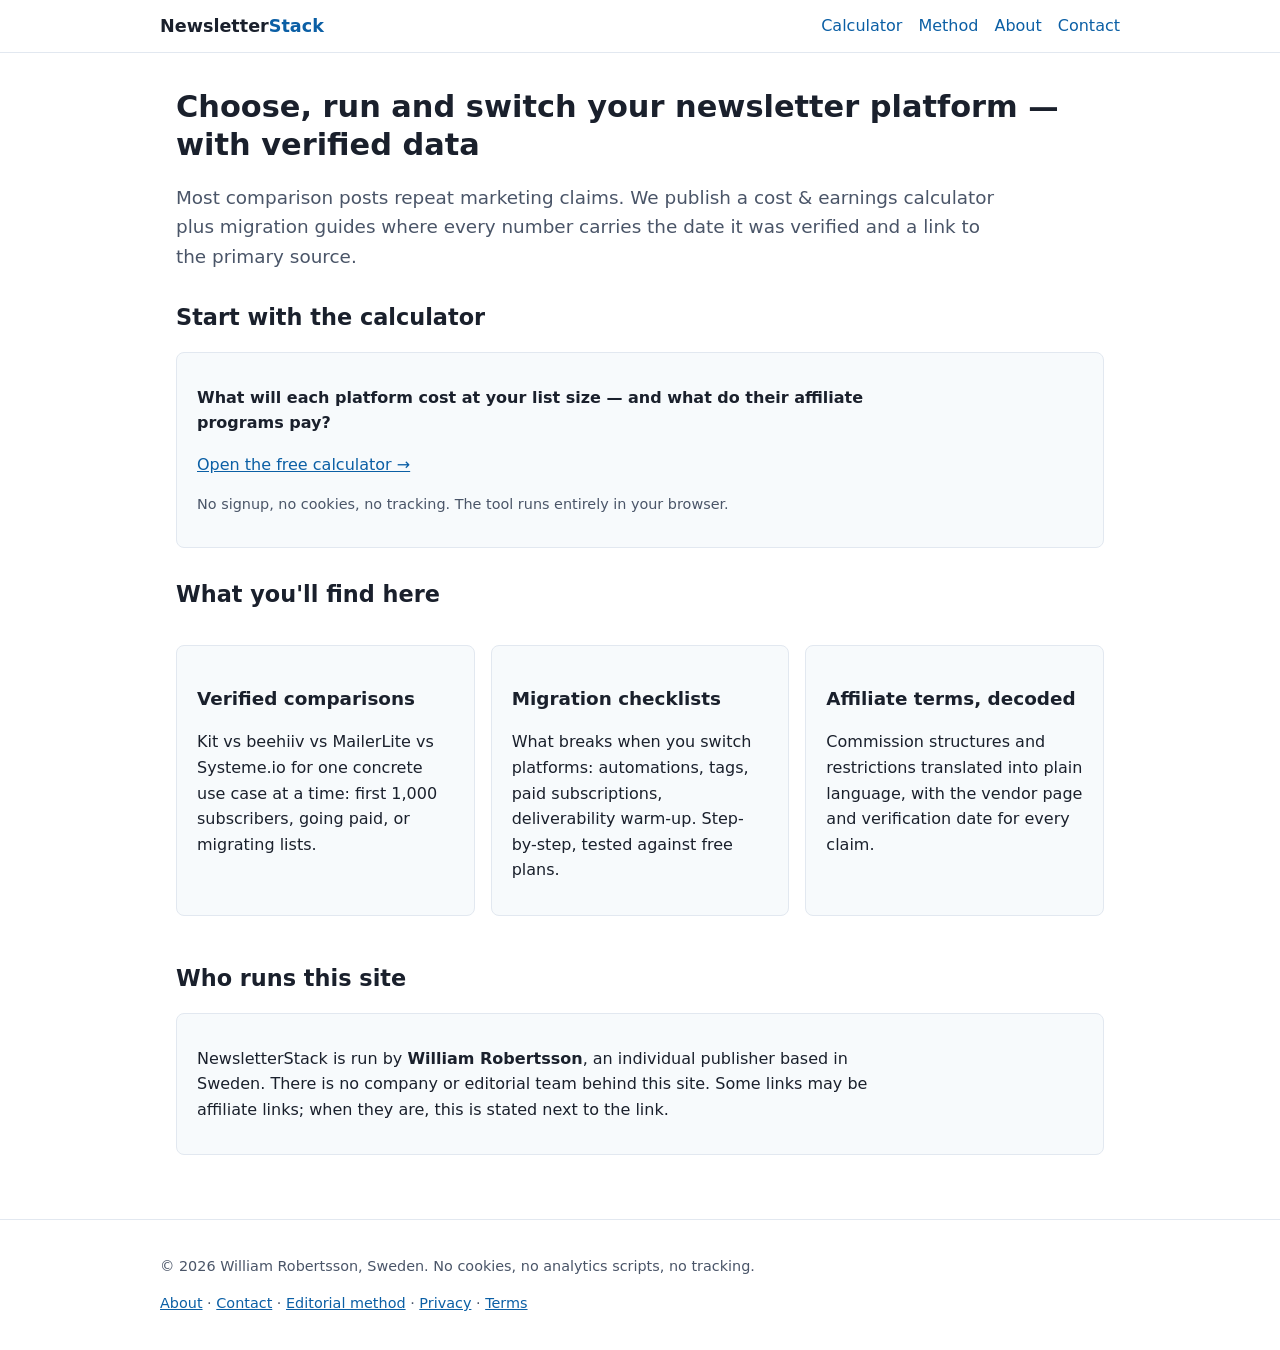
==== site/index.html @ 3ab9c371 "Bootstrap NewsletterStack: niche research, verified program registry, site asset, driftmotor - Persi" ====
<!DOCTYPE html>
<html lang="en">
<head>
  <meta charset="utf-8">
  <meta name="viewport" content="width=device-width, initial-scale=1">
  <title>NewsletterStack — Choose, run and switch your newsletter platform with verified data</title>
  <meta name="description" content="Free, verified tool and guides for newsletter creators: compare platform costs at your list size, see what affiliate programs actually pay, and migrate without breaking things.">
  <link rel="canonical" href="https://williamrobertsson.github.io/newsletterstack/">
  <meta property="og:title" content="NewsletterStack — verified newsletter platform data &amp; tools">
  <meta property="og:description" content="Compare newsletter platform costs at your list size. See what affiliate programs pay. Migrate without breaking things.">
  <meta property="og:type" content="website">
  <style>/* critical inline fallback until css/style.css is linked by build */</style>
  <link rel="stylesheet" href="css/style.css">
</head>
<body>
  <header class="site">
    <div class="wrap">
      <a class="brand" href="index.html">Newsletter<span>Stack</span></a>
      <nav aria-label="Main">
        <ul>
          <li><a href="calculator.html">Calculator</a></li>
          <li><a href="method.html">Method</a></li>
          <li><a href="about.html">About</a></li>
          <li><a href="contact.html">Contact</a></li>
        </ul>
      </nav>
    </div>
  </header>

  <main>
    <h1>Choose, run and switch your newsletter platform — with verified data</h1>
    <p class="lede">Most comparison posts repeat marketing claims. We publish a cost &amp;
      earnings calculator plus migration guides where every number carries the date it was
      verified and a link to the primary source.</p>

    <section aria-labelledby="tool-h">
      <h2 id="tool-h">Start with the calculator</h2>
      <div class="card">
        <p><strong>What will each platform cost at your list size — and what do their affiliate
          programs pay?</strong></p>
        <p><a class="button" href="calculator.html">Open the free calculator →</a></p>
        <p class="note">No signup, no cookies, no tracking. The tool runs entirely in your browser.</p>
      </div>
    </section>

    <section aria-labelledby="what-h">
      <h2 id="what-h">What you'll find here</h2>
      <div class="grid">
        <div class="card">
          <h3>Verified comparisons</h3>
          <p>Kit vs beehiiv vs MailerLite vs Systeme.io for one concrete use case at a time:
            first 1,000 subscribers, going paid, or migrating lists.</p>
        </div>
        <div class="card">
          <h3>Migration checklists</h3>
          <p>What breaks when you switch platforms: automations, tags, paid subscriptions,
            deliverability warm-up. Step-by-step, tested against free plans.</p>
        </div>
        <div class="card">
          <h3>Affiliate terms, decoded</h3>
          <p>Commission structures and restrictions translated into plain language, with the
            vendor page and verification date for every claim.</p>
        </div>
      </div>
    </section>

    <section aria-labelledby="who-h">
      <h2 id="who-h">Who runs this site</h2>
      <div class="card">
        <p>NewsletterStack is run by <strong>William Robertsson</strong>, an individual publisher
          based in Sweden. There is no company or editorial team behind this site. Some links may
          be affiliate links; when they are, this is stated next to the link.</p>
      </div>
    </section>
  </main>

  <footer class="site">
    <div class="wrap">
      <p>© 2026 William Robertsson, Sweden. No cookies, no analytics scripts, no tracking.</p>
      <p><a href="about.html">About</a> · <a href="contact.html">Contact</a> ·
        <a href="method.html">Editorial method</a> · <a href="privacy.html">Privacy</a> ·
        <a href="terms.html">Terms</a></p>
    </div>
  </footer>
</body>
</html>
---- site/css/style.css ----
:root {
  --bg: #ffffff;
  --fg: #1a202c;
  --muted: #4a5568;
  --accent: #0b5fa5;
  --accent-dark: #084a82;
  --border: #e2e8f0;
  --card: #f7fafc;
  --ok: #276749;
  --warn: #975a16;
}

* { box-sizing: border-box; }

html { font-size: 16px; }

body {
  margin: 0;
  font-family: system-ui, -apple-system, "Segoe UI", Roboto, Helvetica, Arial, sans-serif;
  color: var(--fg);
  background: var(--bg);
  line-height: 1.6;
}

a { color: var(--accent); }
a:hover { color: var(--accent-dark); }
a:focus-visible, button:focus-visible, input:focus-visible, select:focus-visible, textarea:focus-visible {
  outline: 3px solid var(--accent);
  outline-offset: 2px;
}

header.site {
  border-bottom: 1px solid var(--border);
  padding: 0.75rem 1rem;
}

header.site .wrap {
  max-width: 60rem;
  margin: 0 auto;
  display: flex;
  flex-wrap: wrap;
  align-items: center;
  gap: 1rem;
  justify-content: space-between;
}

.brand { font-weight: 700; font-size: 1.1rem; text-decoration: none; color: var(--fg); }
.brand span { color: var(--accent); }

nav ul { list-style: none; display: flex; gap: 1rem; margin: 0; padding: 0; flex-wrap: wrap; }
nav a { text-decoration: none; }

main { max-width: 60rem; margin: 0 auto; padding: 1rem; }

h1 { font-size: 1.9rem; line-height: 1.25; margin: 1.2rem 0 0.6rem; }
h2 { font-size: 1.4rem; margin: 1.8rem 0 0.5rem; }
h3 { font-size: 1.15rem; margin: 1.4rem 0 0.4rem; }

p, li { max-width: 70ch; }

.lede { font-size: 1.15rem; color: var(--muted); }

.disclosure {
  background: var(--card);
  border: 1px solid var(--border);
  border-left: 4px solid var(--accent);
  padding: 0.75rem 1rem;
  margin: 1rem 0;
  font-size: 0.95rem;
}

.verified {
  color: var(--ok);
  font-size: 0.9rem;
  display: inline-block;
}

.card {
  background: var(--card);
  border: 1px solid var(--border);
  border-radius: 8px;
  padding: 1rem 1.25rem;
  margin: 1rem 0;
}

.grid {
  display: grid;
  grid-template-columns: repeat(auto-fit, minmax(16rem, 1fr));
  gap: 1rem;
  margin: 1rem 0;
}

.tool {
  border: 1px solid var(--border);
  border-radius: 8px;
  padding: 1rem 1.25rem;
  margin: 1.5rem 0;
}

.field { margin: 0.75rem 0; }
.field label { display: block; font-weight: 600; margin-bottom: 0.25rem; }
.field input, .field select {
  width: 100%;
  max-width: 22rem;
  padding: 0.5rem 0.6rem;
  border: 1px solid var(--border);
  border-radius: 6px;
  font-size: 1rem;
  background: #fff;
  color: var(--fg);
}

.result { margin-top: 1rem; }
.result table { border-collapse: collapse; width: 100%; margin: 0.5rem 0; }
.result th, .result td {
  border: 1px solid var(--border);
  padding: 0.5rem 0.75rem;
  text-align: left;
  font-size: 0.95rem;
}
.result th { background: var(--card); }
.result td.num, .result th.num { text-align: right; font-variant-numeric: tabular-nums; }

.note { color: var(--muted); font-size: 0.9rem; }

footer.site {
  border-top: 1px solid var(--border);
  margin-top: 2rem;
  padding: 1.25rem 1rem;
  color: var(--muted);
  font-size: 0.9rem;
}
footer.site .wrap { max-width: 60rem; margin: 0 auto; }

@media (max-width: 40rem) {
  h1 { font-size: 1.5rem; }
  .result th, .result td { padding: 0.4rem 0.5rem; font-size: 0.85rem; }
}
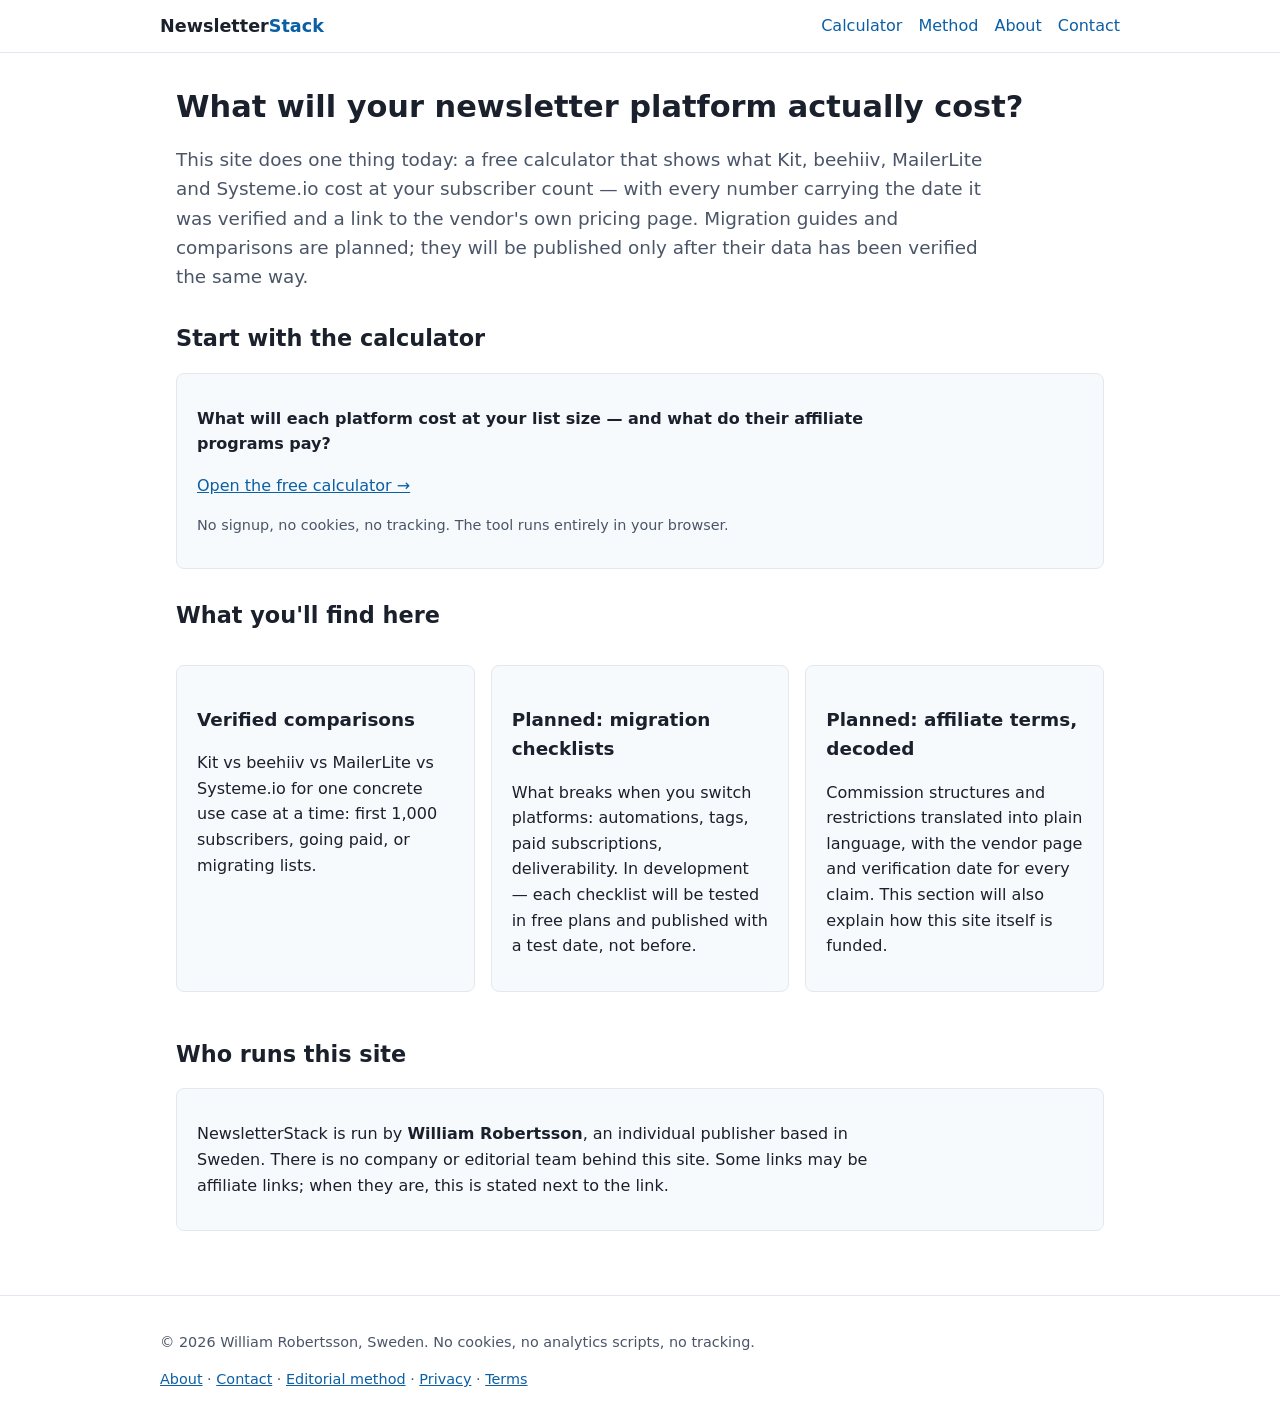
==== commit a0a9092a: "Recovery Fas 1: fix live calculator crash (missing #order), remove invented prices and unsourced cla" ====
--- a/site/index.html
+++ b/site/index.html
@@ -3,9 +3,9 @@
 <head>
   <meta charset="utf-8">
   <meta name="viewport" content="width=device-width, initial-scale=1">
-  <title>NewsletterStack — Choose, run and switch your newsletter platform with verified data</title>
-  <meta name="description" content="Free, verified tool and guides for newsletter creators: compare platform costs at your list size, see what affiliate programs actually pay, and migrate without breaking things.">
-  <link rel="canonical" href="https://williamrobertsson.github.io/newsletterstack/">
+  <title>NewsletterStack — what newsletter platforms really cost, with dated sources</title>
+  <meta name="description" content="A free calculator for newsletter platform costs at your list size, with every number date-stamped to the vendor's own pricing page. Built by an individual publisher; data sources on every page.">
+  <link rel="canonical" href="https://wiliamrobertsson76-png.github.io/newsletterstack/">
   <meta property="og:title" content="NewsletterStack — verified newsletter platform data &amp; tools">
   <meta property="og:description" content="Compare newsletter platform costs at your list size. See what affiliate programs pay. Migrate without breaking things.">
   <meta property="og:type" content="website">
@@ -28,10 +28,12 @@
   </header>
 
   <main>
-    <h1>Choose, run and switch your newsletter platform — with verified data</h1>
-    <p class="lede">Most comparison posts repeat marketing claims. We publish a cost &amp;
-      earnings calculator plus migration guides where every number carries the date it was
-      verified and a link to the primary source.</p>
+    <h1>What will your newsletter platform actually cost?</h1>
+    <p class="lede">This site does one thing today: a free calculator that shows what Kit,
+      beehiiv, MailerLite and Systeme.io cost at your subscriber count — with every number
+      carrying the date it was verified and a link to the vendor's own pricing page. Migration
+      guides and comparisons are planned; they will be published only after their data has been
+      verified the same way.</p>
 
     <section aria-labelledby="tool-h">
       <h2 id="tool-h">Start with the calculator</h2>
@@ -52,14 +54,16 @@
             first 1,000 subscribers, going paid, or migrating lists.</p>
         </div>
         <div class="card">
-          <h3>Migration checklists</h3>
+          <h3>Planned: migration checklists</h3>
           <p>What breaks when you switch platforms: automations, tags, paid subscriptions,
-            deliverability warm-up. Step-by-step, tested against free plans.</p>
+            deliverability. In development — each checklist will be tested in free plans and
+            published with a test date, not before.</p>
         </div>
         <div class="card">
-          <h3>Affiliate terms, decoded</h3>
+          <h3>Planned: affiliate terms, decoded</h3>
           <p>Commission structures and restrictions translated into plain language, with the
-            vendor page and verification date for every claim.</p>
+            vendor page and verification date for every claim. This section will also explain
+            how this site itself is funded.</p>
         </div>
       </div>
     </section>
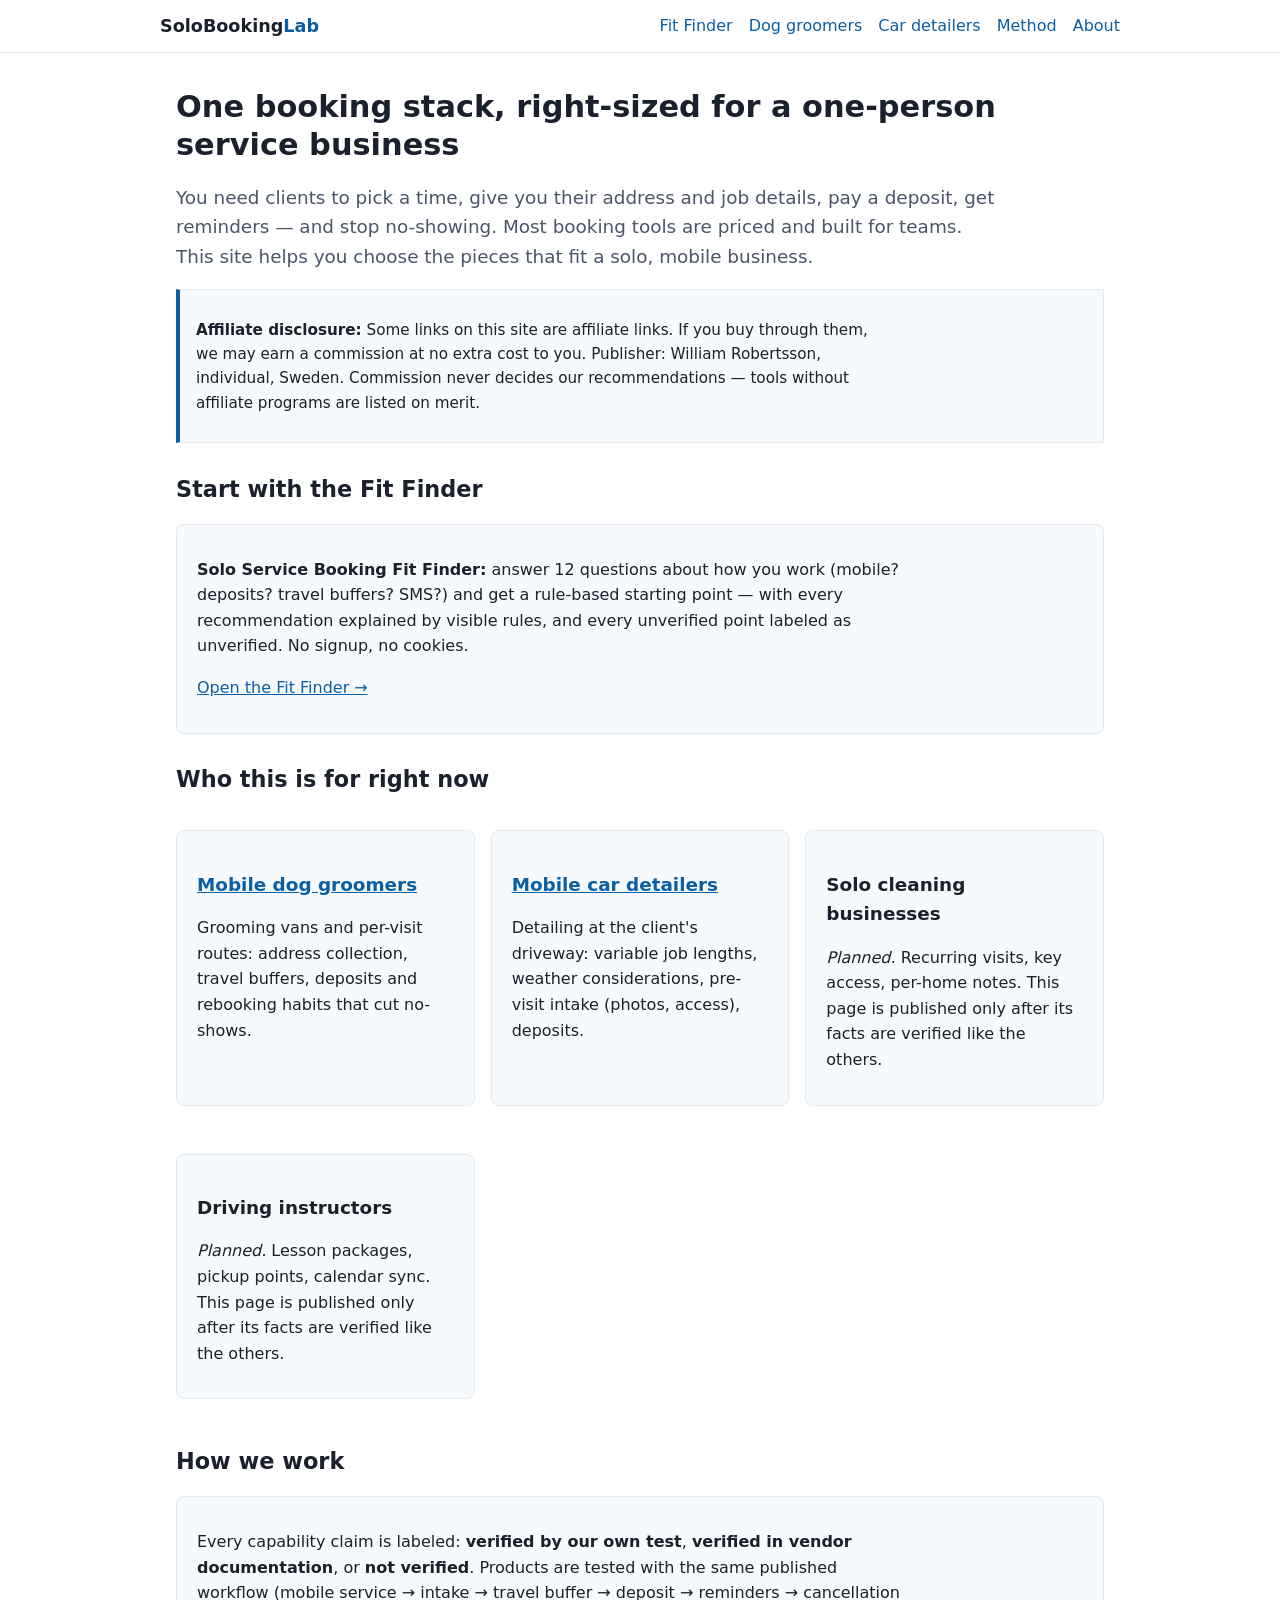
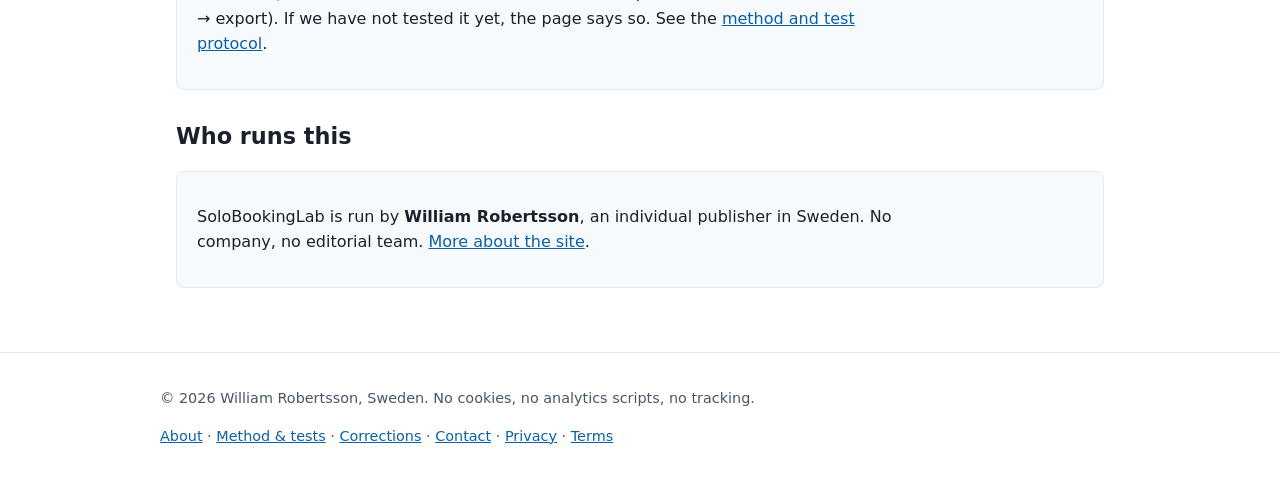
==== commit 13369b4d: "PIVOT: NewsletterStack -> SoloBookingLab (owner decision). New homepage, rule-based Fit Finder, groo" ====
--- a/site/index.html
+++ b/site/index.html
@@ -3,77 +3,106 @@
 <head>
   <meta charset="utf-8">
   <meta name="viewport" content="width=device-width, initial-scale=1">
-  <title>NewsletterStack — what newsletter platforms really cost, with dated sources</title>
-  <meta name="description" content="A free calculator for newsletter platform costs at your list size, with every number date-stamped to the vendor's own pricing page. Built by an individual publisher; data sources on every page.">
-  <link rel="canonical" href="https://wiliamrobertsson76-png.github.io/newsletterstack/">
-  <meta property="og:title" content="NewsletterStack — verified newsletter platform data &amp; tools">
-  <meta property="og:description" content="Compare newsletter platform costs at your list size. See what affiliate programs pay. Migrate without breaking things.">
+  <title>SoloBookingLab — booking, intake, deposits & reminders for solo and mobile service businesses</title>
+  <meta name="description" content="Independent decision support for solo and mobile service businesses: choose a booking stack that lets clients pick a time, share their address, pay a deposit and get reminders — without paying for team features you don't need.">
+  <link rel="canonical" href="https://wiliamrobertsson76-png.github.io/solobookinglab/">
+  <meta property="og:title" content="SoloBookingLab — booking stack decisions for solo service businesses">
+  <meta property="og:description" content="A rule-based Fit Finder and transparent product tests for mobile groomers, mobile detailers, solo cleaners and driving instructors.">
   <meta property="og:type" content="website">
-  <style>/* critical inline fallback until css/style.css is linked by build */</style>
+  <script type="application/ld+json">
+  {
+    "@context": "https://schema.org",
+    "@type": "WebSite",
+    "name": "SoloBookingLab",
+    "url": "https://wiliamrobertsson76-png.github.io/solobookinglab/",
+    "publisher": { "@type": "Person", "name": "William Robertsson" },
+    "description": "Independent decision support for booking, client intake, deposits and reminders for solo and mobile service businesses."
+  }
+  </script>
   <link rel="stylesheet" href="css/style.css">
 </head>
 <body>
   <header class="site">
     <div class="wrap">
-      <a class="brand" href="index.html">Newsletter<span>Stack</span></a>
+      <a class="brand" href="index.html">SoloBooking<span>Lab</span></a>
       <nav aria-label="Main">
         <ul>
-          <li><a href="calculator.html">Calculator</a></li>
+          <li><a href="fit-finder.html">Fit Finder</a></li>
+          <li><a href="dog-groomers.html">Dog groomers</a></li>
+          <li><a href="car-detailers.html">Car detailers</a></li>
           <li><a href="method.html">Method</a></li>
           <li><a href="about.html">About</a></li>
-          <li><a href="contact.html">Contact</a></li>
         </ul>
       </nav>
     </div>
   </header>
 
   <main>
-    <h1>What will your newsletter platform actually cost?</h1>
-    <p class="lede">This site does one thing today: a free calculator that shows what Kit,
-      beehiiv, MailerLite and Systeme.io cost at your subscriber count — with every number
-      carrying the date it was verified and a link to the vendor's own pricing page. Migration
-      guides and comparisons are planned; they will be published only after their data has been
-      verified the same way.</p>
+    <h1>One booking stack, right-sized for a one-person service business</h1>
+    <p class="lede">You need clients to pick a time, give you their address and job details, pay a
+      deposit, get reminders — and stop no-showing. Most booking tools are priced and built for
+      teams. This site helps you choose the pieces that fit a solo, mobile business.</p>
+
+    <div class="disclosure">
+      <p><strong>Affiliate disclosure:</strong> Some links on this site are affiliate links. If you
+        buy through them, we may earn a commission at no extra cost to you. Publisher:
+        William Robertsson, individual, Sweden. Commission never decides our recommendations —
+        tools without affiliate programs are listed on merit.</p>
+    </div>
 
     <section aria-labelledby="tool-h">
-      <h2 id="tool-h">Start with the calculator</h2>
+      <h2 id="tool-h">Start with the Fit Finder</h2>
       <div class="card">
-        <p><strong>What will each platform cost at your list size — and what do their affiliate
-          programs pay?</strong></p>
-        <p><a class="button" href="calculator.html">Open the free calculator →</a></p>
-        <p class="note">No signup, no cookies, no tracking. The tool runs entirely in your browser.</p>
+        <p><strong>Solo Service Booking Fit Finder:</strong> answer 12 questions about how you work
+          (mobile? deposits? travel buffers? SMS?) and get a rule-based starting point — with every
+          recommendation explained by visible rules, and every unverified point labeled as
+          unverified. No signup, no cookies.</p>
+        <p><a class="button" href="fit-finder.html">Open the Fit Finder →</a></p>
       </div>
     </section>
 
-    <section aria-labelledby="what-h">
-      <h2 id="what-h">What you'll find here</h2>
+    <section aria-labelledby="who-h">
+      <h2 id="who-h">Who this is for right now</h2>
       <div class="grid">
         <div class="card">
-          <h3>Verified comparisons</h3>
-          <p>Kit vs beehiiv vs MailerLite vs Systeme.io for one concrete use case at a time:
-            first 1,000 subscribers, going paid, or migrating lists.</p>
+          <h3><a href="dog-groomers.html">Mobile dog groomers</a></h3>
+          <p>Grooming vans and per-visit routes: address collection, travel buffers, deposits and
+            rebooking habits that cut no-shows.</p>
         </div>
         <div class="card">
-          <h3>Planned: migration checklists</h3>
-          <p>What breaks when you switch platforms: automations, tags, paid subscriptions,
-            deliverability. In development — each checklist will be tested in free plans and
-            published with a test date, not before.</p>
+          <h3><a href="car-detailers.html">Mobile car detailers</a></h3>
+          <p>Detailing at the client's driveway: variable job lengths, weather considerations,
+            pre-visit intake (photos, access), deposits.</p>
         </div>
         <div class="card">
-          <h3>Planned: affiliate terms, decoded</h3>
-          <p>Commission structures and restrictions translated into plain language, with the
-            vendor page and verification date for every claim. This section will also explain
-            how this site itself is funded.</p>
+          <h3>Solo cleaning businesses</h3>
+          <p><em>Planned.</em> Recurring visits, key access, per-home notes. This page is published
+            only after its facts are verified like the others.</p>
+        </div>
+        <div class="card">
+          <h3>Driving instructors</h3>
+          <p><em>Planned.</em> Lesson packages, pickup points, calendar sync. This page is published
+            only after its facts are verified like the others.</p>
         </div>
       </div>
     </section>
 
-    <section aria-labelledby="who-h">
-      <h2 id="who-h">Who runs this site</h2>
+    <section aria-labelledby="how-h">
+      <h2 id="how-h">How we work</h2>
       <div class="card">
-        <p>NewsletterStack is run by <strong>William Robertsson</strong>, an individual publisher
-          based in Sweden. There is no company or editorial team behind this site. Some links may
-          be affiliate links; when they are, this is stated next to the link.</p>
+        <p>Every capability claim is labeled: <strong>verified by our own test</strong>,
+          <strong>verified in vendor documentation</strong>, or <strong>not verified</strong>.
+          Products are tested with the same published workflow (mobile service → intake → travel
+          buffer → deposit → reminders → cancellation → export). If we have not tested it yet, the
+          page says so. See the <a href="method.html">method and test protocol</a>.</p>
+      </div>
+    </section>
+
+    <section aria-labelledby="pub-h">
+      <h2 id="pub-h">Who runs this</h2>
+      <div class="card">
+        <p>SoloBookingLab is run by <strong>William Robertsson</strong>, an individual publisher in
+          Sweden. No company, no editorial team. <a href="about.html">More about the site</a>.</p>
       </div>
     </section>
   </main>
@@ -81,9 +110,9 @@
   <footer class="site">
     <div class="wrap">
       <p>© 2026 William Robertsson, Sweden. No cookies, no analytics scripts, no tracking.</p>
-      <p><a href="about.html">About</a> · <a href="contact.html">Contact</a> ·
-        <a href="method.html">Editorial method</a> · <a href="privacy.html">Privacy</a> ·
-        <a href="terms.html">Terms</a></p>
+      <p><a href="about.html">About</a> · <a href="method.html">Method &amp; tests</a> ·
+        <a href="corrections.html">Corrections</a> · <a href="contact.html">Contact</a> ·
+        <a href="privacy.html">Privacy</a> · <a href="terms.html">Terms</a></p>
     </div>
   </footer>
 </body>
